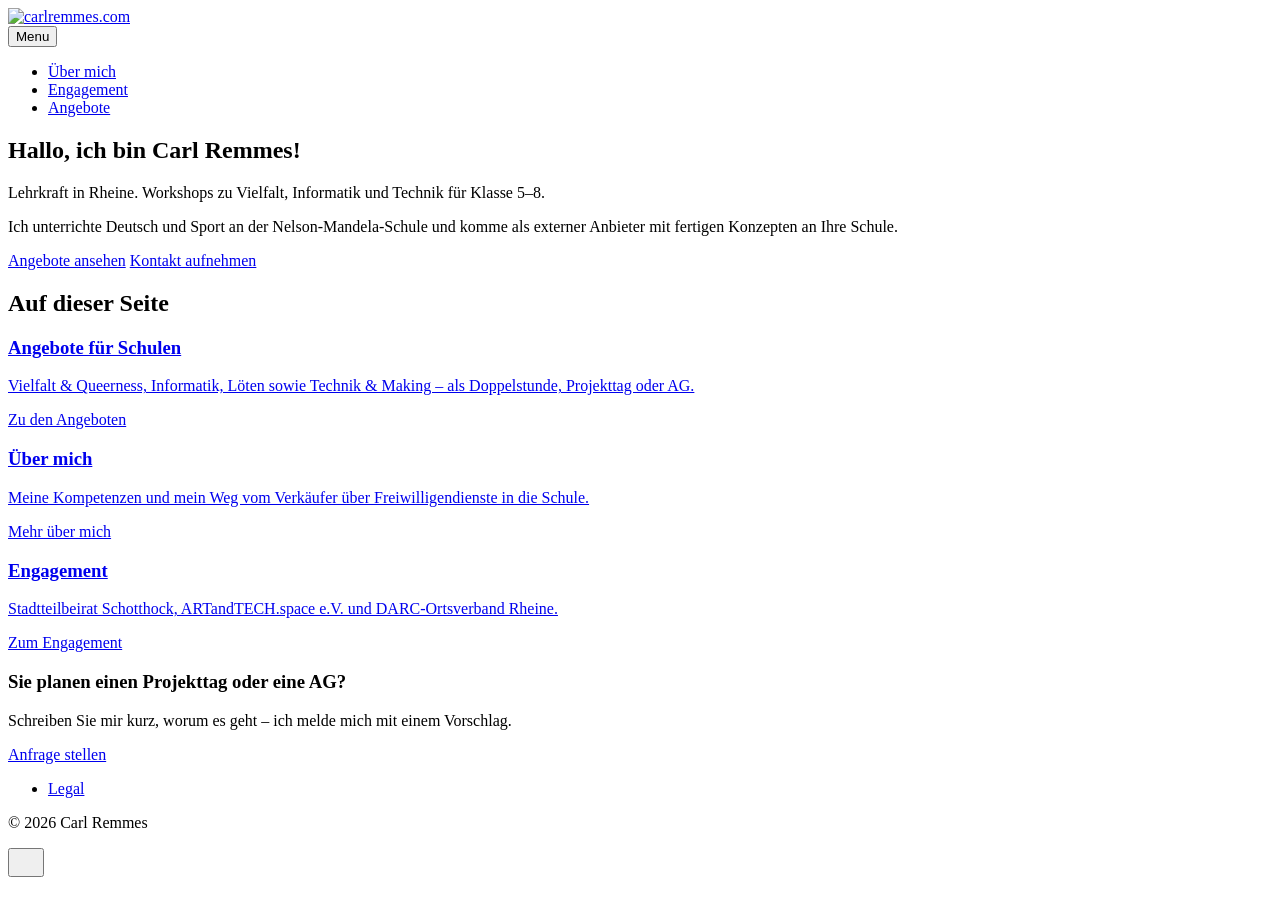
==== index.html @ f07e3fd8 "Updated from Publii" ====
<!DOCTYPE html><html lang="de"><head><meta charset="utf-8"><meta http-equiv="X-UA-Compatible" content="IE=edge"><meta name="viewport" content="width=device-width,initial-scale=1"><title>Hallo, ich bin Carl Remmes! - carlremmes.com</title><meta name="description" content="Lehrkraft in Rheine. Workshops zu Vielfalt, Informatik und Technik für Klasse 5–8. Ich unterrichte Deutsch und Sport an der Nelson-Mandela-Schule und komme als externer Anbieter mit fertigen Konzepten an Ihre Schule. Vielfalt &amp;amp; Queerness, Informatik, Löten sowie Technik &amp;amp; Making – als Doppelstunde, Projekttag oder&amp;hellip;"><meta name="generator" content="Publii Open-Source CMS for Static Site"><link rel="canonical" href="https://carlremmes.com/"><link rel="alternate" type="application/atom+xml" href="https://carlremmes.com/feed.xml" title="carlremmes.com - RSS"><link rel="alternate" type="application/json" href="https://carlremmes.com/feed.json" title="carlremmes.com - JSON"><meta property="og:title" content="Hallo, ich bin Carl Remmes!"><meta property="og:image" content="https://carlremmes.com/media/website/logo-cr-final.svg"><meta property="og:image:width" content="128"><meta property="og:image:height" content="128"><meta property="og:site_name" content="carlremmes.com"><meta property="og:description" content="Lehrkraft in Rheine. Workshops zu Vielfalt, Informatik und Technik für Klasse 5–8. Ich unterrichte Deutsch und Sport an der Nelson-Mandela-Schule und komme als externer Anbieter mit fertigen Konzepten an Ihre Schule. Vielfalt &amp;amp; Queerness, Informatik, Löten sowie Technik &amp;amp; Making – als Doppelstunde, Projekttag oder&amp;hellip;"><meta property="og:url" content="https://carlremmes.com/"><meta property="og:type" content="article"><link rel="shortcut icon" href="https://carlremmes.com/media/website/favicon.ico" type="image/x-icon"><link rel="stylesheet" href="https://carlremmes.com/assets/css/style.css?v&#x3D;d091d5dc5aa041c64027aab021717211"><script type="application/ld+json">{"@context":"http://schema.org","@type":"Article","mainEntityOfPage":{"@type":"WebPage","@id":"https://carlremmes.com/"},"headline":"Hallo, ich bin Carl Remmes!","datePublished":"2026-09-16T23:56+02:00","dateModified":"2026-09-17T00:05+02:00","image":{"@type":"ImageObject","url":"https://carlremmes.com/media/website/logo-cr-final.svg","height":128,"width":128},"description":"Lehrkraft in Rheine. Workshops zu Vielfalt, Informatik und Technik für Klasse 5–8. Ich unterrichte Deutsch und Sport an der Nelson-Mandela-Schule und komme als externer Anbieter mit fertigen Konzepten an Ihre Schule. Vielfalt &amp; Queerness, Informatik, Löten sowie Technik &amp; Making – als Doppelstunde, Projekttag oder&hellip;","author":{"@type":"Person","name":"Carl Remmes","url":"https://carlremmes.com/authors/carl-remmes/"},"publisher":{"@type":"Organization","name":"Carl Remmes","logo":{"@type":"ImageObject","url":"https://carlremmes.com/media/website/logo-cr-final.svg","height":128,"width":128}}}</script><noscript><style>img[loading] {
                    opacity: 1;
                }</style></noscript></head><body class="page-template"><header class="top js-header"><a class="logo" href="https://carlremmes.com/"><img src="https://carlremmes.com/media/website/logo-cr-final.svg" alt="carlremmes.com" width="128" height="128"></a><nav class="navbar js-navbar"><button class="navbar__toggle js-toggle" aria-label="Menu" aria-haspopup="true" aria-expanded="false"><span class="navbar__toggle-box"><span class="navbar__toggle-inner">Menu</span></span></button><ul class="navbar__menu"><li><a href="https://carlremmes.com/ueber-mich.html" target="_self">Über mich</a></li><li><a href="https://carlremmes.com/engagment.html" target="_self">Engagement</a></li><li><a href="https://carlremmes.com/angebote.html" target="_self">Angebote</a></li></ul></nav></header><main class="page"><article class="content"><div class="hero hero--noimage"><header class="hero__content hero__content--centered"><div class="wrapper"><h1>Hallo, ich bin Carl Remmes!</h1></div></header></div><div class="entry-wrapper content__entry"><div class="cr"><section class="cr-hero-block"><p class="cr-hero">Lehrkraft in Rheine. Workshops zu Vielfalt, Informatik und Technik für Klasse 5–8.</p><p class="cr-lead">Ich unterrichte Deutsch und Sport an der Nelson-Mandela-Schule und komme als externer Anbieter mit fertigen Konzepten an Ihre Schule.</p><div class="cr-actions"><a class="cr-button" href="/angebote/">Angebote ansehen</a> <a class="cr-button cr-button--ghost" href="/kontakt/">Kontakt aufnehmen</a></div></section><section class="cr-block"><div class="cr-head"><h2>Auf dieser Seite</h2></div><div class="cr-grid cr-grid--3"><a class="cr-card cr-card--link" href="/angebote/"><h3>Angebote für Schulen</h3><p>Vielfalt &amp; Queerness, Informatik, Löten sowie Technik &amp; Making – als Doppelstunde, Projekttag oder AG.</p><span class="cr-more">Zu den Angeboten</span> </a><a class="cr-card cr-card--link" href="/ueber-mich/"><h3>Über mich</h3><p>Meine Kompetenzen und mein Weg vom Verkäufer über Freiwilligendienste in die Schule.</p><span class="cr-more">Mehr über mich</span> </a><a class="cr-card cr-card--link" href="/engagement/"><h3>Engagement</h3><p>Stadtteilbeirat Schotthock, ARTandTECH.space e.V. und DARC-Ortsverband Rheine.</p><span class="cr-more">Zum Engagement</span></a></div></section><div class="cr-cta"><div><h3>Sie planen einen Projekttag oder eine AG?</h3><p>Schreiben Sie mir kurz, worum es geht – ich melde mich mit einem Vorschlag.</p></div><a class="cr-button" href="/kontakt/">Anfrage stellen</a></div></div></div></article></main><footer class="footer"><div class="wrapper"><nav class="footer__nav"><ul><li><a href="https://carlremmes.com/legal.html" class="al" target="_self">Legal</a></li></ul></nav><div class="footer__copyright"><p class="align-center">© 2026 Carl Remmes</p></div><button id="backToTop" class="footer__bttop" aria-label="Back to top" title="Back to top"><svg width="20" height="20"><use xlink:href="https://carlremmes.com/assets/svg/svg-map.svg#toparrow"/></svg></button></div></footer><script defer="defer" src="https://carlremmes.com/assets/js/scripts.min.js?v&#x3D;dafec4f87fead6718cb125f0b0fc8441"></script><script>window.publiiThemeMenuConfig={mobileMenuMode:'sidebar',animationSpeed:300,submenuWidth: 240,doubleClickTime:500,mobileMenuExpandableSubmenus:true,relatedContainerForOverlayMenuSelector:'.top'};</script><script>var images = document.querySelectorAll('img[loading]');
        for (var i = 0; i < images.length; i++) {
            if (images[i].complete) {
                images[i].classList.add('is-loaded');
            } else {
                images[i].addEventListener('load', function () {
                    this.classList.add('is-loaded');
                }, false);
            }
        }</script></body></html>
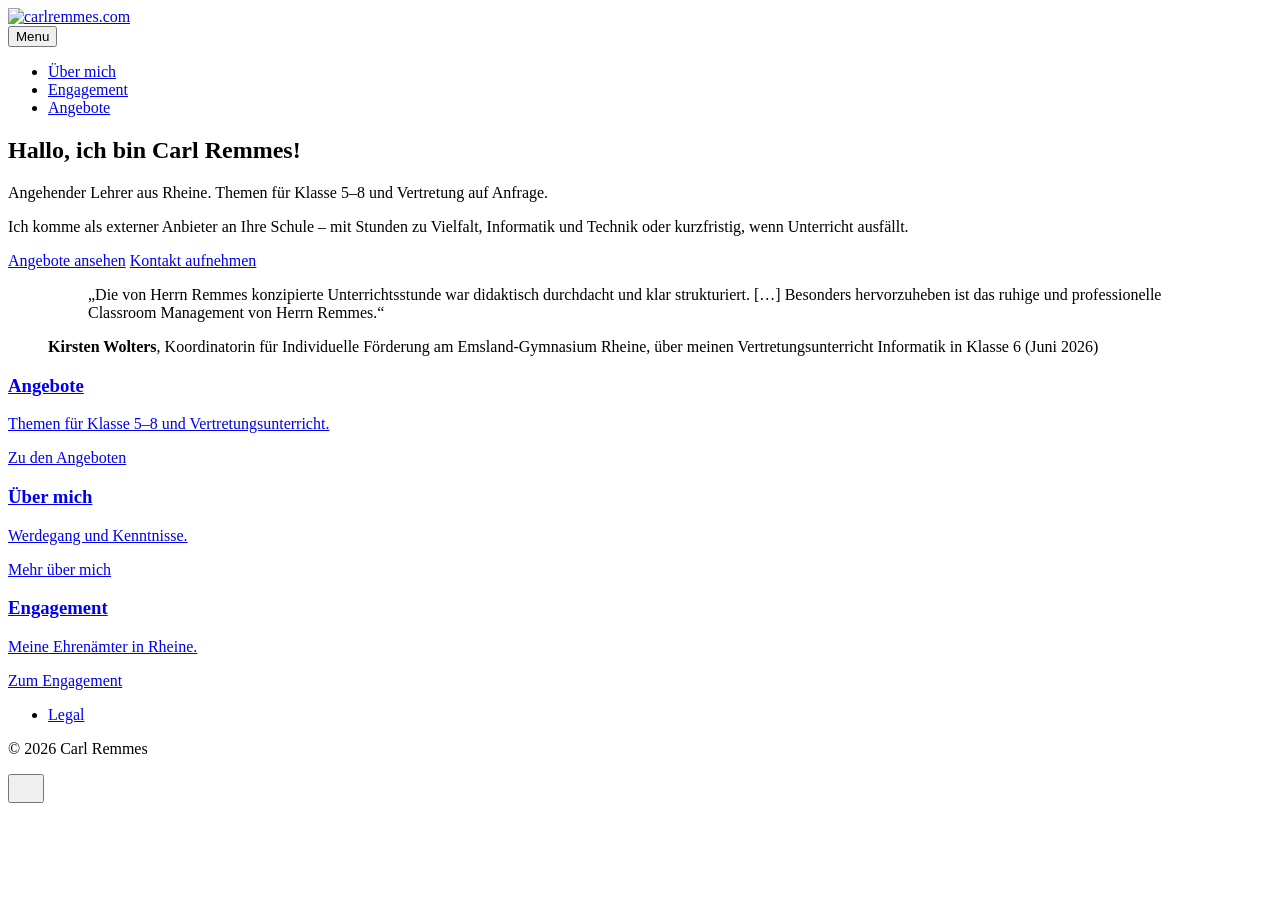
==== commit 56285bcd: "Updated from Publii" ====
--- a/index.html
+++ b/index.html
@@ -1,6 +1,6 @@
-<!DOCTYPE html><html lang="de"><head><meta charset="utf-8"><meta http-equiv="X-UA-Compatible" content="IE=edge"><meta name="viewport" content="width=device-width,initial-scale=1"><title>Hallo, ich bin Carl Remmes! - carlremmes.com</title><meta name="description" content="Lehrkraft in Rheine. Workshops zu Vielfalt, Informatik und Technik für Klasse 5–8. Ich unterrichte Deutsch und Sport an der Nelson-Mandela-Schule und komme als externer Anbieter mit fertigen Konzepten an Ihre Schule. Vielfalt &amp;amp; Queerness, Informatik, Löten sowie Technik &amp;amp; Making – als Doppelstunde, Projekttag oder&amp;hellip;"><meta name="generator" content="Publii Open-Source CMS for Static Site"><link rel="canonical" href="https://carlremmes.com/"><link rel="alternate" type="application/atom+xml" href="https://carlremmes.com/feed.xml" title="carlremmes.com - RSS"><link rel="alternate" type="application/json" href="https://carlremmes.com/feed.json" title="carlremmes.com - JSON"><meta property="og:title" content="Hallo, ich bin Carl Remmes!"><meta property="og:image" content="https://carlremmes.com/media/website/logo-cr-final.svg"><meta property="og:image:width" content="128"><meta property="og:image:height" content="128"><meta property="og:site_name" content="carlremmes.com"><meta property="og:description" content="Lehrkraft in Rheine. Workshops zu Vielfalt, Informatik und Technik für Klasse 5–8. Ich unterrichte Deutsch und Sport an der Nelson-Mandela-Schule und komme als externer Anbieter mit fertigen Konzepten an Ihre Schule. Vielfalt &amp;amp; Queerness, Informatik, Löten sowie Technik &amp;amp; Making – als Doppelstunde, Projekttag oder&amp;hellip;"><meta property="og:url" content="https://carlremmes.com/"><meta property="og:type" content="article"><link rel="shortcut icon" href="https://carlremmes.com/media/website/favicon.ico" type="image/x-icon"><link rel="stylesheet" href="https://carlremmes.com/assets/css/style.css?v&#x3D;d091d5dc5aa041c64027aab021717211"><script type="application/ld+json">{"@context":"http://schema.org","@type":"Article","mainEntityOfPage":{"@type":"WebPage","@id":"https://carlremmes.com/"},"headline":"Hallo, ich bin Carl Remmes!","datePublished":"2026-09-16T23:56+02:00","dateModified":"2026-09-17T00:05+02:00","image":{"@type":"ImageObject","url":"https://carlremmes.com/media/website/logo-cr-final.svg","height":128,"width":128},"description":"Lehrkraft in Rheine. Workshops zu Vielfalt, Informatik und Technik für Klasse 5–8. Ich unterrichte Deutsch und Sport an der Nelson-Mandela-Schule und komme als externer Anbieter mit fertigen Konzepten an Ihre Schule. Vielfalt &amp; Queerness, Informatik, Löten sowie Technik &amp; Making – als Doppelstunde, Projekttag oder&hellip;","author":{"@type":"Person","name":"Carl Remmes","url":"https://carlremmes.com/authors/carl-remmes/"},"publisher":{"@type":"Organization","name":"Carl Remmes","logo":{"@type":"ImageObject","url":"https://carlremmes.com/media/website/logo-cr-final.svg","height":128,"width":128}}}</script><noscript><style>img[loading] {
+<!DOCTYPE html><html lang="de"><head><meta charset="utf-8"><meta http-equiv="X-UA-Compatible" content="IE=edge"><meta name="viewport" content="width=device-width,initial-scale=1"><title>Hallo, ich bin Carl Remmes! - carlremmes.com</title><meta name="description" content="Angehender Lehrer aus Rheine. Themen für Klasse 5–8 und Vertretung auf Anfrage. Ich komme als externer Anbieter an Ihre Schule – mit Stunden zu Vielfalt, Informatik und Technik oder kurzfristig, wenn Unterricht ausfällt. „Die von Herrn Remmes konzipierte Unterrichtsstunde war didaktisch durchdacht und klar strukturiert."><meta name="generator" content="Publii Open-Source CMS for Static Site"><link rel="canonical" href="https://carlremmes.com/"><link rel="alternate" type="application/atom+xml" href="https://carlremmes.com/feed.xml" title="carlremmes.com - RSS"><link rel="alternate" type="application/json" href="https://carlremmes.com/feed.json" title="carlremmes.com - JSON"><meta property="og:title" content="Hallo, ich bin Carl Remmes!"><meta property="og:image" content="https://carlremmes.com/media/website/logo-cr-final.svg"><meta property="og:image:width" content="128"><meta property="og:image:height" content="128"><meta property="og:site_name" content="carlremmes.com"><meta property="og:description" content="Angehender Lehrer aus Rheine. Themen für Klasse 5–8 und Vertretung auf Anfrage. Ich komme als externer Anbieter an Ihre Schule – mit Stunden zu Vielfalt, Informatik und Technik oder kurzfristig, wenn Unterricht ausfällt. „Die von Herrn Remmes konzipierte Unterrichtsstunde war didaktisch durchdacht und klar strukturiert."><meta property="og:url" content="https://carlremmes.com/"><meta property="og:type" content="article"><link rel="shortcut icon" href="https://carlremmes.com/media/website/favicon.ico" type="image/x-icon"><link rel="stylesheet" href="https://carlremmes.com/assets/css/style.css?v&#x3D;c2b71a0de34caaac5cf2c05077eb43c7"><script type="application/ld+json">{"@context":"http://schema.org","@type":"Article","mainEntityOfPage":{"@type":"WebPage","@id":"https://carlremmes.com/"},"headline":"Hallo, ich bin Carl Remmes!","datePublished":"2026-09-16T23:56+02:00","dateModified":"2026-09-17T00:24+02:00","image":{"@type":"ImageObject","url":"https://carlremmes.com/media/website/logo-cr-final.svg","height":128,"width":128},"description":"Angehender Lehrer aus Rheine. Themen für Klasse 5–8 und Vertretung auf Anfrage. Ich komme als externer Anbieter an Ihre Schule – mit Stunden zu Vielfalt, Informatik und Technik oder kurzfristig, wenn Unterricht ausfällt. „Die von Herrn Remmes konzipierte Unterrichtsstunde war didaktisch durchdacht und klar strukturiert.","author":{"@type":"Person","name":"Carl Remmes","url":"https://carlremmes.com/authors/carl-remmes/"},"publisher":{"@type":"Organization","name":"Carl Remmes","logo":{"@type":"ImageObject","url":"https://carlremmes.com/media/website/logo-cr-final.svg","height":128,"width":128}}}</script><noscript><style>img[loading] {
                     opacity: 1;
-                }</style></noscript></head><body class="page-template"><header class="top js-header"><a class="logo" href="https://carlremmes.com/"><img src="https://carlremmes.com/media/website/logo-cr-final.svg" alt="carlremmes.com" width="128" height="128"></a><nav class="navbar js-navbar"><button class="navbar__toggle js-toggle" aria-label="Menu" aria-haspopup="true" aria-expanded="false"><span class="navbar__toggle-box"><span class="navbar__toggle-inner">Menu</span></span></button><ul class="navbar__menu"><li><a href="https://carlremmes.com/ueber-mich.html" target="_self">Über mich</a></li><li><a href="https://carlremmes.com/engagment.html" target="_self">Engagement</a></li><li><a href="https://carlremmes.com/angebote.html" target="_self">Angebote</a></li></ul></nav></header><main class="page"><article class="content"><div class="hero hero--noimage"><header class="hero__content hero__content--centered"><div class="wrapper"><h1>Hallo, ich bin Carl Remmes!</h1></div></header></div><div class="entry-wrapper content__entry"><div class="cr"><section class="cr-hero-block"><p class="cr-hero">Lehrkraft in Rheine. Workshops zu Vielfalt, Informatik und Technik für Klasse 5–8.</p><p class="cr-lead">Ich unterrichte Deutsch und Sport an der Nelson-Mandela-Schule und komme als externer Anbieter mit fertigen Konzepten an Ihre Schule.</p><div class="cr-actions"><a class="cr-button" href="/angebote/">Angebote ansehen</a> <a class="cr-button cr-button--ghost" href="/kontakt/">Kontakt aufnehmen</a></div></section><section class="cr-block"><div class="cr-head"><h2>Auf dieser Seite</h2></div><div class="cr-grid cr-grid--3"><a class="cr-card cr-card--link" href="/angebote/"><h3>Angebote für Schulen</h3><p>Vielfalt &amp; Queerness, Informatik, Löten sowie Technik &amp; Making – als Doppelstunde, Projekttag oder AG.</p><span class="cr-more">Zu den Angeboten</span> </a><a class="cr-card cr-card--link" href="/ueber-mich/"><h3>Über mich</h3><p>Meine Kompetenzen und mein Weg vom Verkäufer über Freiwilligendienste in die Schule.</p><span class="cr-more">Mehr über mich</span> </a><a class="cr-card cr-card--link" href="/engagement/"><h3>Engagement</h3><p>Stadtteilbeirat Schotthock, ARTandTECH.space e.V. und DARC-Ortsverband Rheine.</p><span class="cr-more">Zum Engagement</span></a></div></section><div class="cr-cta"><div><h3>Sie planen einen Projekttag oder eine AG?</h3><p>Schreiben Sie mir kurz, worum es geht – ich melde mich mit einem Vorschlag.</p></div><a class="cr-button" href="/kontakt/">Anfrage stellen</a></div></div></div></article></main><footer class="footer"><div class="wrapper"><nav class="footer__nav"><ul><li><a href="https://carlremmes.com/legal.html" class="al" target="_self">Legal</a></li></ul></nav><div class="footer__copyright"><p class="align-center">© 2026 Carl Remmes</p></div><button id="backToTop" class="footer__bttop" aria-label="Back to top" title="Back to top"><svg width="20" height="20"><use xlink:href="https://carlremmes.com/assets/svg/svg-map.svg#toparrow"/></svg></button></div></footer><script defer="defer" src="https://carlremmes.com/assets/js/scripts.min.js?v&#x3D;dafec4f87fead6718cb125f0b0fc8441"></script><script>window.publiiThemeMenuConfig={mobileMenuMode:'sidebar',animationSpeed:300,submenuWidth: 240,doubleClickTime:500,mobileMenuExpandableSubmenus:true,relatedContainerForOverlayMenuSelector:'.top'};</script><script>var images = document.querySelectorAll('img[loading]');
+                }</style></noscript></head><body class="page-template"><header class="top js-header"><a class="logo" href="https://carlremmes.com/"><img src="https://carlremmes.com/media/website/logo-cr-final.svg" alt="carlremmes.com" width="128" height="128"></a><nav class="navbar js-navbar"><button class="navbar__toggle js-toggle" aria-label="Menu" aria-haspopup="true" aria-expanded="false"><span class="navbar__toggle-box"><span class="navbar__toggle-inner">Menu</span></span></button><ul class="navbar__menu"><li><a href="https://carlremmes.com/ueber-mich.html" target="_self">Über mich</a></li><li><a href="https://carlremmes.com/engagment.html" target="_self">Engagement</a></li><li><a href="https://carlremmes.com/angebote.html" target="_self">Angebote</a></li></ul></nav></header><main class="page"><article class="content"><div class="hero hero--noimage"><header class="hero__content hero__content--centered"><div class="wrapper"><h1>Hallo, ich bin Carl Remmes!</h1></div></header></div><div class="entry-wrapper content__entry"><div class="cr"><section class="cr-hero-block"><p class="cr-hero">Angehender Lehrer aus Rheine. Themen für Klasse 5–8 und Vertretung auf Anfrage.</p><p class="cr-lead">Ich komme als externer Anbieter an Ihre Schule – mit Stunden zu Vielfalt, Informatik und Technik oder kurzfristig, wenn Unterricht ausfällt.</p><div class="cr-actions"><a class="cr-button" href="/angebote/">Angebote ansehen</a> <a class="cr-button cr-button--ghost" href="/kontakt/">Kontakt aufnehmen</a></div></section><figure class="cr-quote"><blockquote><p>„Die von Herrn Remmes konzipierte Unterrichtsstunde war didaktisch durchdacht und klar strukturiert. […] Besonders hervorzuheben ist das ruhige und professionelle Classroom Management von Herrn Remmes.“</p></blockquote><figcaption><strong>Kirsten Wolters</strong>, Koordinatorin für Individuelle Förderung am Emsland-Gymnasium Rheine, über meinen Vertretungsunterricht Informatik in Klasse 6 (Juni 2026)</figcaption></figure><div class="cr-grid cr-grid--3"><a class="cr-card cr-card--link" href="/angebote/"><h3>Angebote</h3><p>Themen für Klasse 5–8 und Vertretungsunterricht.</p><span class="cr-more">Zu den Angeboten</span> </a><a class="cr-card cr-card--link" href="/ueber-mich/"><h3>Über mich</h3><p>Werdegang und Kenntnisse.</p><span class="cr-more">Mehr über mich</span> </a><a class="cr-card cr-card--link" href="/engagement/"><h3>Engagement</h3><p>Meine Ehrenämter in Rheine.</p><span class="cr-more">Zum Engagement</span></a></div></div></div></article></main><footer class="footer"><div class="wrapper"><nav class="footer__nav"><ul><li><a href="https://carlremmes.com/legal.html" class="al" target="_self">Legal</a></li></ul></nav><div class="footer__copyright"><p class="align-center">© 2026 Carl Remmes</p></div><button id="backToTop" class="footer__bttop" aria-label="Back to top" title="Back to top"><svg width="20" height="20"><use xlink:href="https://carlremmes.com/assets/svg/svg-map.svg#toparrow"/></svg></button></div></footer><script defer="defer" src="https://carlremmes.com/assets/js/scripts.min.js?v&#x3D;dafec4f87fead6718cb125f0b0fc8441"></script><script>window.publiiThemeMenuConfig={mobileMenuMode:'sidebar',animationSpeed:300,submenuWidth: 240,doubleClickTime:500,mobileMenuExpandableSubmenus:true,relatedContainerForOverlayMenuSelector:'.top'};</script><script>var images = document.querySelectorAll('img[loading]');
         for (var i = 0; i < images.length; i++) {
             if (images[i].complete) {
                 images[i].classList.add('is-loaded');
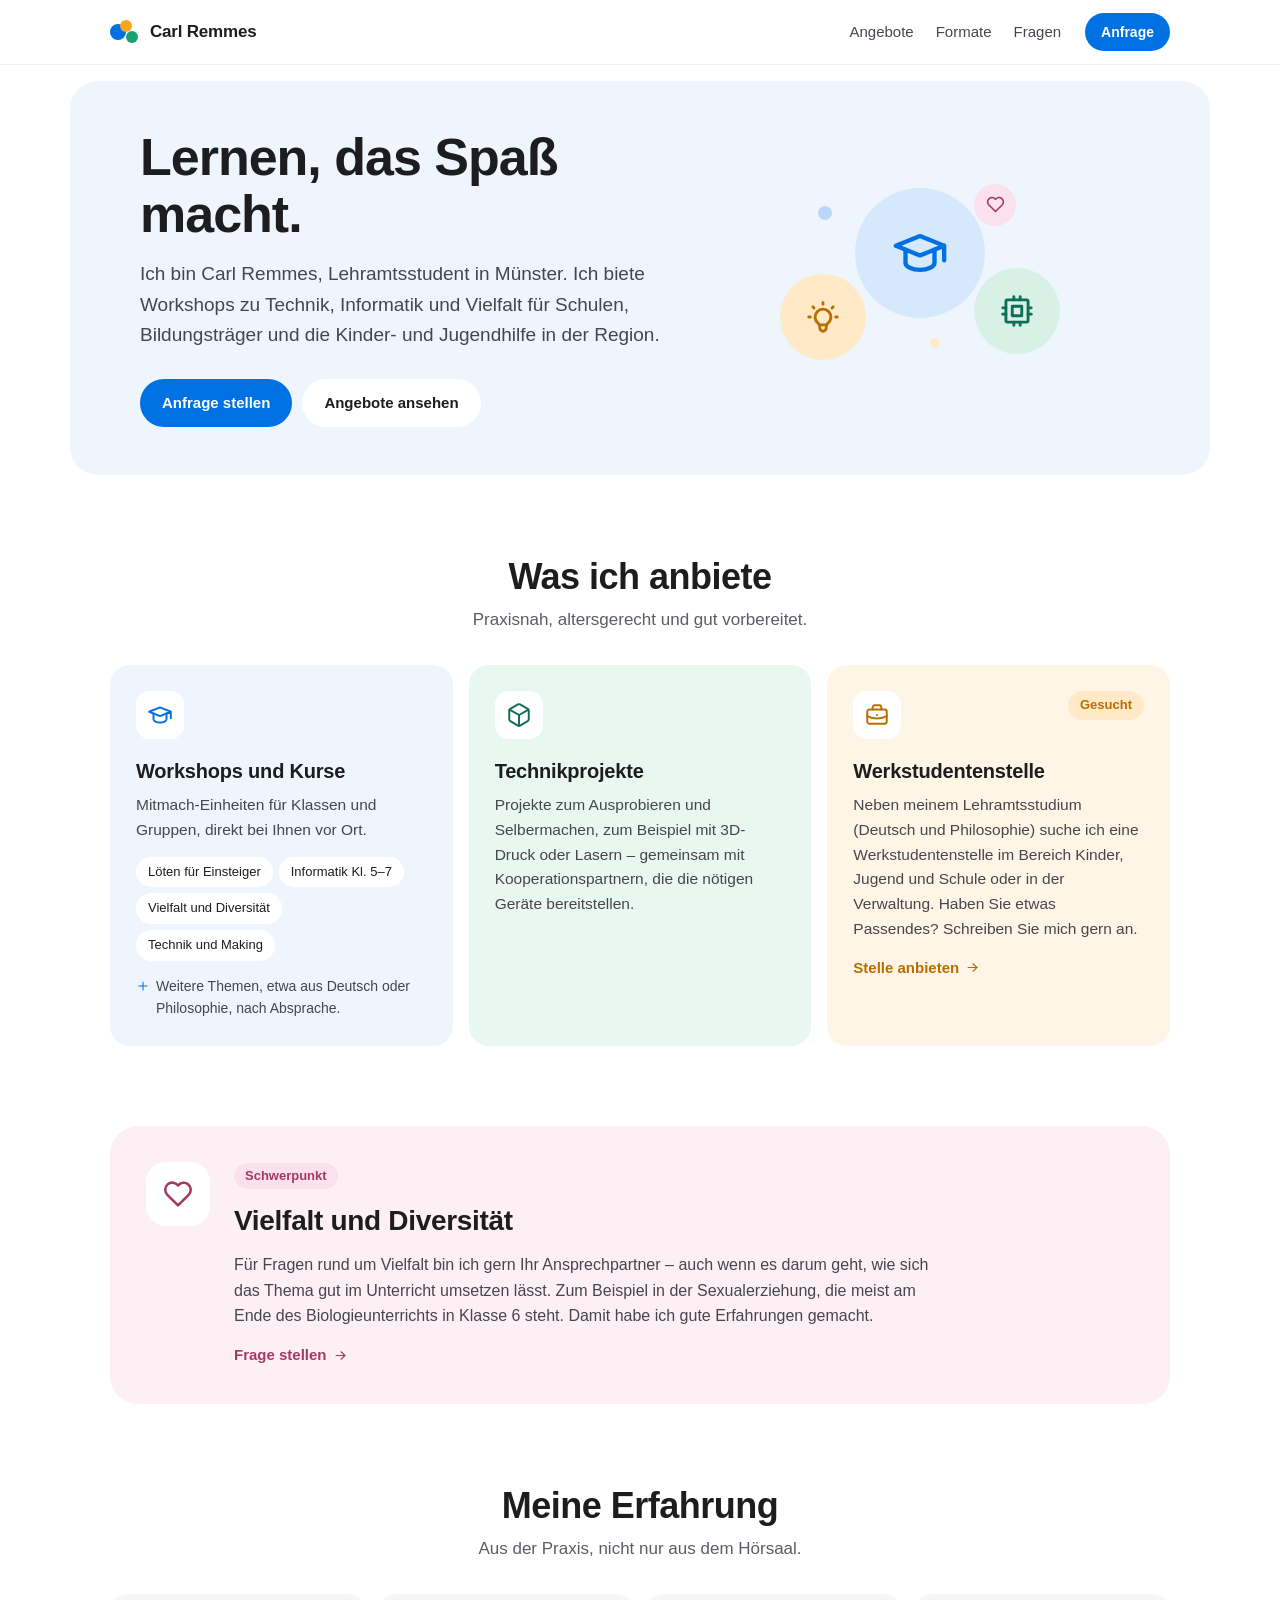
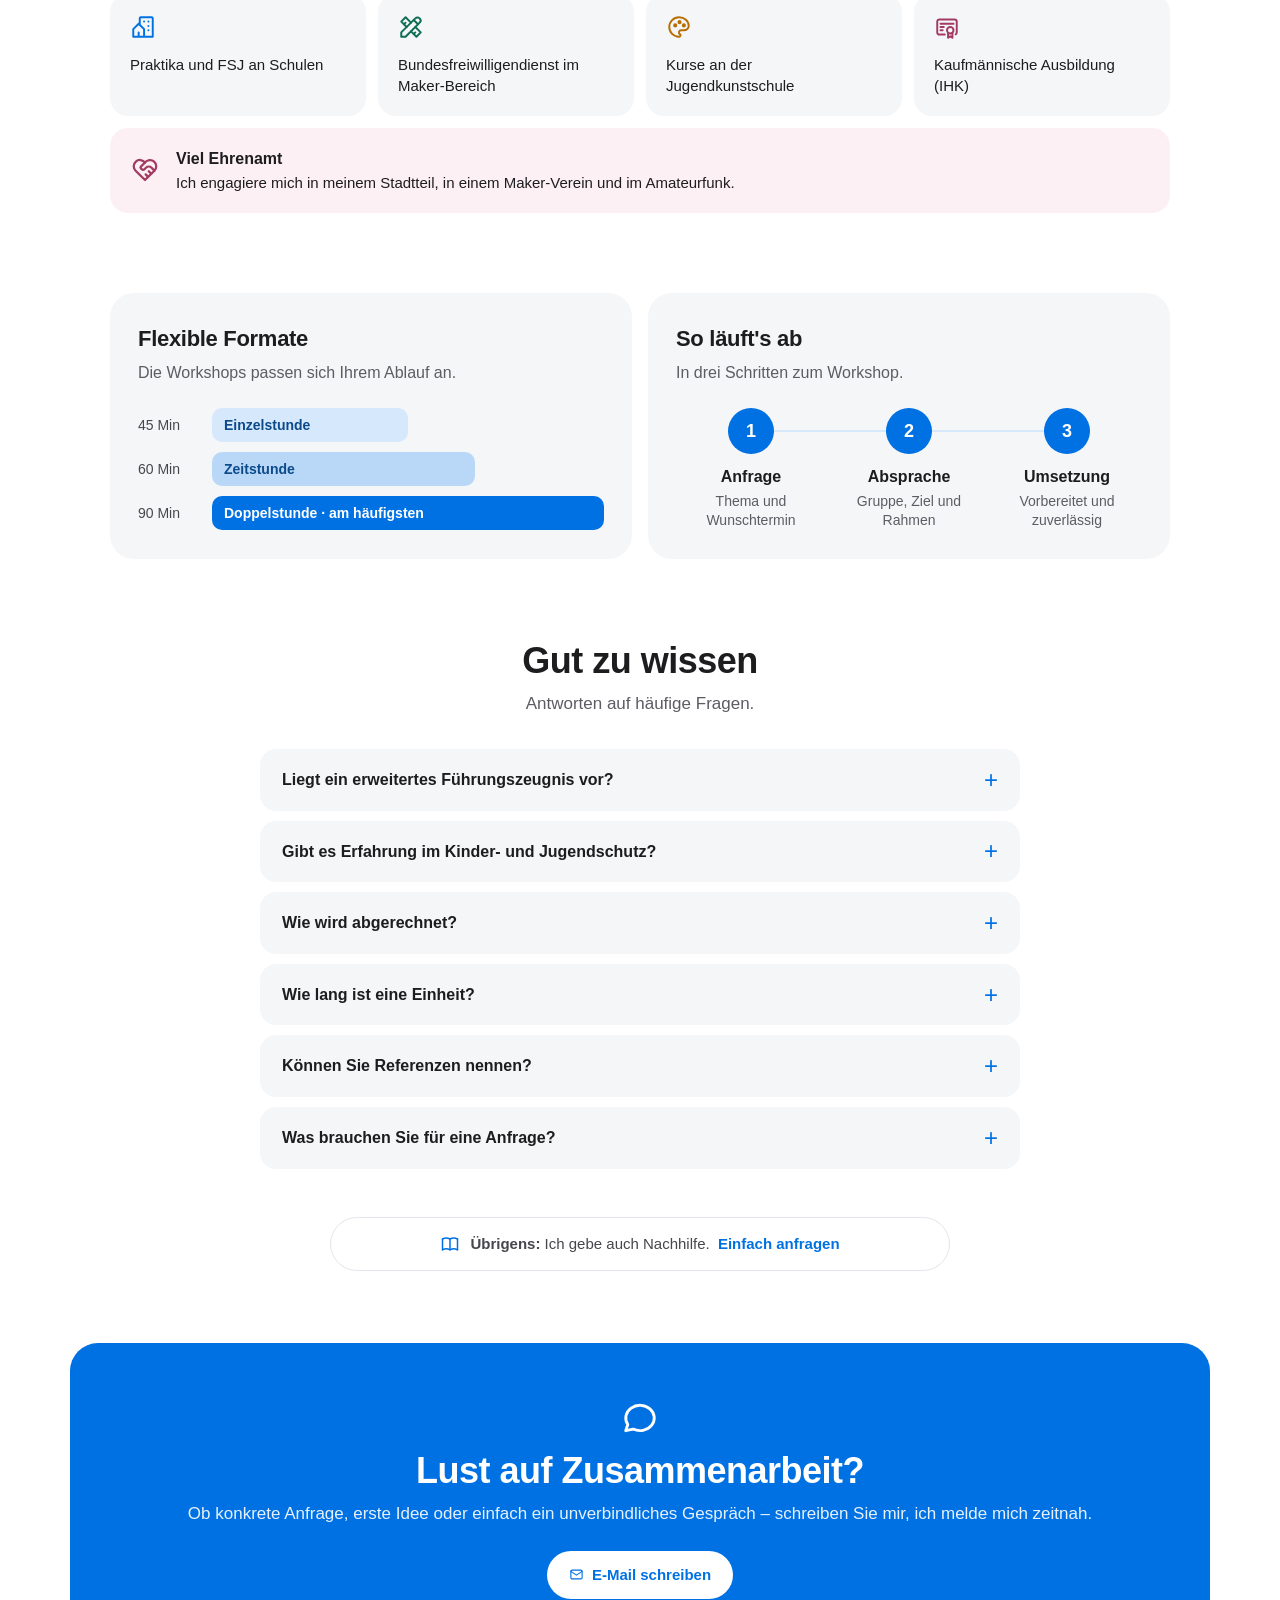
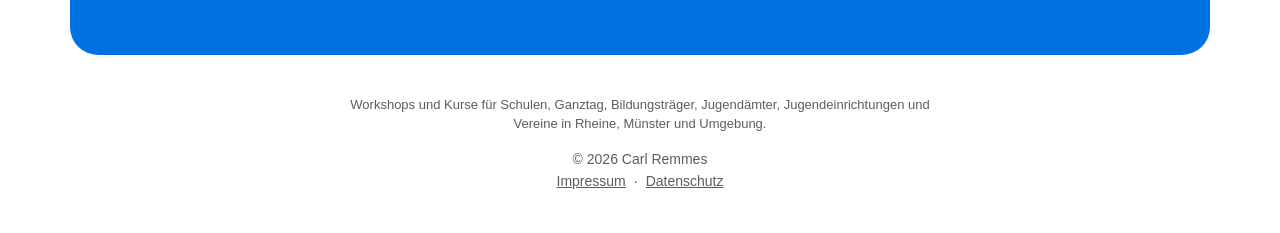
==== commit 421c2655: "Neue Landingpage statt Publii-Export Ersetzt den Publii-Export durch eine statische Angebotsseite mi" ====
--- a/index.html
+++ b/index.html
@@ -1,12 +1,172 @@
-<!DOCTYPE html><html lang="de"><head><meta charset="utf-8"><meta http-equiv="X-UA-Compatible" content="IE=edge"><meta name="viewport" content="width=device-width,initial-scale=1"><title>Hallo, ich bin Carl Remmes! - carlremmes.com</title><meta name="description" content="Angehender Lehrer aus Rheine. Themen für Klasse 5–8 und Vertretung auf Anfrage. Ich komme als externer Anbieter an Ihre Schule – mit Stunden zu Vielfalt, Informatik und Technik oder kurzfristig, wenn Unterricht ausfällt. „Die von Herrn Remmes konzipierte Unterrichtsstunde war didaktisch durchdacht und klar strukturiert."><meta name="generator" content="Publii Open-Source CMS for Static Site"><link rel="canonical" href="https://carlremmes.com/"><link rel="alternate" type="application/atom+xml" href="https://carlremmes.com/feed.xml" title="carlremmes.com - RSS"><link rel="alternate" type="application/json" href="https://carlremmes.com/feed.json" title="carlremmes.com - JSON"><meta property="og:title" content="Hallo, ich bin Carl Remmes!"><meta property="og:image" content="https://carlremmes.com/media/website/logo-cr-final.svg"><meta property="og:image:width" content="128"><meta property="og:image:height" content="128"><meta property="og:site_name" content="carlremmes.com"><meta property="og:description" content="Angehender Lehrer aus Rheine. Themen für Klasse 5–8 und Vertretung auf Anfrage. Ich komme als externer Anbieter an Ihre Schule – mit Stunden zu Vielfalt, Informatik und Technik oder kurzfristig, wenn Unterricht ausfällt. „Die von Herrn Remmes konzipierte Unterrichtsstunde war didaktisch durchdacht und klar strukturiert."><meta property="og:url" content="https://carlremmes.com/"><meta property="og:type" content="article"><link rel="shortcut icon" href="https://carlremmes.com/media/website/favicon.ico" type="image/x-icon"><link rel="stylesheet" href="https://carlremmes.com/assets/css/style.css?v&#x3D;c2b71a0de34caaac5cf2c05077eb43c7"><script type="application/ld+json">{"@context":"http://schema.org","@type":"Article","mainEntityOfPage":{"@type":"WebPage","@id":"https://carlremmes.com/"},"headline":"Hallo, ich bin Carl Remmes!","datePublished":"2026-09-16T23:56+02:00","dateModified":"2026-09-17T00:24+02:00","image":{"@type":"ImageObject","url":"https://carlremmes.com/media/website/logo-cr-final.svg","height":128,"width":128},"description":"Angehender Lehrer aus Rheine. Themen für Klasse 5–8 und Vertretung auf Anfrage. Ich komme als externer Anbieter an Ihre Schule – mit Stunden zu Vielfalt, Informatik und Technik oder kurzfristig, wenn Unterricht ausfällt. „Die von Herrn Remmes konzipierte Unterrichtsstunde war didaktisch durchdacht und klar strukturiert.","author":{"@type":"Person","name":"Carl Remmes","url":"https://carlremmes.com/authors/carl-remmes/"},"publisher":{"@type":"Organization","name":"Carl Remmes","logo":{"@type":"ImageObject","url":"https://carlremmes.com/media/website/logo-cr-final.svg","height":128,"width":128}}}</script><noscript><style>img[loading] {
-                    opacity: 1;
-                }</style></noscript></head><body class="page-template"><header class="top js-header"><a class="logo" href="https://carlremmes.com/"><img src="https://carlremmes.com/media/website/logo-cr-final.svg" alt="carlremmes.com" width="128" height="128"></a><nav class="navbar js-navbar"><button class="navbar__toggle js-toggle" aria-label="Menu" aria-haspopup="true" aria-expanded="false"><span class="navbar__toggle-box"><span class="navbar__toggle-inner">Menu</span></span></button><ul class="navbar__menu"><li><a href="https://carlremmes.com/ueber-mich.html" target="_self">Über mich</a></li><li><a href="https://carlremmes.com/engagment.html" target="_self">Engagement</a></li><li><a href="https://carlremmes.com/angebote.html" target="_self">Angebote</a></li></ul></nav></header><main class="page"><article class="content"><div class="hero hero--noimage"><header class="hero__content hero__content--centered"><div class="wrapper"><h1>Hallo, ich bin Carl Remmes!</h1></div></header></div><div class="entry-wrapper content__entry"><div class="cr"><section class="cr-hero-block"><p class="cr-hero">Angehender Lehrer aus Rheine. Themen für Klasse 5–8 und Vertretung auf Anfrage.</p><p class="cr-lead">Ich komme als externer Anbieter an Ihre Schule – mit Stunden zu Vielfalt, Informatik und Technik oder kurzfristig, wenn Unterricht ausfällt.</p><div class="cr-actions"><a class="cr-button" href="/angebote/">Angebote ansehen</a> <a class="cr-button cr-button--ghost" href="/kontakt/">Kontakt aufnehmen</a></div></section><figure class="cr-quote"><blockquote><p>„Die von Herrn Remmes konzipierte Unterrichtsstunde war didaktisch durchdacht und klar strukturiert. […] Besonders hervorzuheben ist das ruhige und professionelle Classroom Management von Herrn Remmes.“</p></blockquote><figcaption><strong>Kirsten Wolters</strong>, Koordinatorin für Individuelle Förderung am Emsland-Gymnasium Rheine, über meinen Vertretungsunterricht Informatik in Klasse 6 (Juni 2026)</figcaption></figure><div class="cr-grid cr-grid--3"><a class="cr-card cr-card--link" href="/angebote/"><h3>Angebote</h3><p>Themen für Klasse 5–8 und Vertretungsunterricht.</p><span class="cr-more">Zu den Angeboten</span> </a><a class="cr-card cr-card--link" href="/ueber-mich/"><h3>Über mich</h3><p>Werdegang und Kenntnisse.</p><span class="cr-more">Mehr über mich</span> </a><a class="cr-card cr-card--link" href="/engagement/"><h3>Engagement</h3><p>Meine Ehrenämter in Rheine.</p><span class="cr-more">Zum Engagement</span></a></div></div></div></article></main><footer class="footer"><div class="wrapper"><nav class="footer__nav"><ul><li><a href="https://carlremmes.com/legal.html" class="al" target="_self">Legal</a></li></ul></nav><div class="footer__copyright"><p class="align-center">© 2026 Carl Remmes</p></div><button id="backToTop" class="footer__bttop" aria-label="Back to top" title="Back to top"><svg width="20" height="20"><use xlink:href="https://carlremmes.com/assets/svg/svg-map.svg#toparrow"/></svg></button></div></footer><script defer="defer" src="https://carlremmes.com/assets/js/scripts.min.js?v&#x3D;dafec4f87fead6718cb125f0b0fc8441"></script><script>window.publiiThemeMenuConfig={mobileMenuMode:'sidebar',animationSpeed:300,submenuWidth: 240,doubleClickTime:500,mobileMenuExpandableSubmenus:true,relatedContainerForOverlayMenuSelector:'.top'};</script><script>var images = document.querySelectorAll('img[loading]');
-        for (var i = 0; i < images.length; i++) {
-            if (images[i].complete) {
-                images[i].classList.add('is-loaded');
-            } else {
-                images[i].addEventListener('load', function () {
-                    this.classList.add('is-loaded');
-                }, false);
-            }
-        }</script></body></html>+<!DOCTYPE html>
+<html lang="de">
+<head>
+<meta charset="utf-8">
+<meta name="viewport" content="width=device-width, initial-scale=1">
+<title>Carl Remmes – Workshops zu Technik, Informatik und Vielfalt</title>
+<meta name="description" content="Workshops und Kurse zu Löten, Informatik, Technik und Vielfalt für Schulen, Ganztag, Bildungsträger, Jugendämter und Jugendeinrichtungen in Rheine, Münster und Umgebung.">
+<link rel="canonical" href="https://carlremmes.com/">
+<meta property="og:type" content="website">
+<meta property="og:locale" content="de_DE">
+<meta property="og:url" content="https://carlremmes.com/">
+<meta property="og:title" content="Carl Remmes – Workshops zu Technik, Informatik und Vielfalt">
+<meta property="og:description" content="Mitmach-Workshops für Schulen, Bildungsträger und die Kinder- und Jugendhilfe in Rheine, Münster und Umgebung.">
+<meta property="og:image" content="https://carlremmes.com/og-bild.png">
+<meta property="og:image:width" content="1200">
+<meta property="og:image:height" content="630">
+<meta name="twitter:card" content="summary_large_image">
+<link rel="icon" href="favicon.svg" type="image/svg+xml">
+<link rel="apple-touch-icon" href="apple-touch-icon.png">
+<link rel="stylesheet" href="style.css">
+<script type="application/ld+json">
+{"@context":"https://schema.org","@type":"Person","name":"Carl Remmes","url":"https://carlremmes.com/","email":"mailto:carl.remmes.business@e.mail.de","description":"Lehramtsstudent und freier Workshop-Anbieter für Technik, Informatik und Vielfalt in Rheine, Münster und Umgebung.","knowsAbout":["Löten","Informatik","3D-Druck","Vielfalt und Diversität","Making","Nachhilfe"]}
+</script>
+</head>
+<body>
+
+<header>
+  <div class="wrap nav">
+    <a class="brand" href="#top" aria-label="Carl Remmes – zur Startseite">
+      <span class="dots" aria-hidden="true"><span></span><span></span><span></span></span>
+      Carl Remmes
+    </a>
+    <nav class="links" aria-label="Hauptnavigation">
+      <a href="#angebote">Angebote</a>
+      <a href="#formate">Formate</a>
+      <a href="#faq">Fragen</a>
+    </nav>
+    <a class="btn btn-primary btn-small" href="#kontakt">Anfrage</a>
+  </div>
+</header>
+
+<main id="top">
+
+  <div class="hero">
+    <div class="hero-inner">
+      <div>
+        <h1>Lernen, das Spaß macht.</h1>
+        <p>Ich bin Carl Remmes, Lehramtsstudent in Münster. Ich biete Workshops zu Technik, Informatik und Vielfalt für Schulen, Bildungsträger und die Kinder- und Jugendhilfe in der Region.</p>
+        <div class="actions">
+          <a class="btn btn-primary" href="#kontakt">Anfrage stellen</a>
+          <a class="btn btn-light" href="#angebote">Angebote ansehen</a>
+        </div>
+      </div>
+      <div class="art" aria-hidden="true">
+        <div class="a1"><svg class="i" aria-hidden="true"xmlns="http://www.w3.org/2000/svg"viewBox="0 0 24 24"fill="none"stroke="currentColor"stroke-width="2"stroke-linecap="round"stroke-linejoin="round"><path stroke="none" d="M0 0h24v24H0z" fill="none"/><path d="M22 9l-10 -4l-10 4l10 4l10 -4v6" /><path d="M6 10.6v5.4a6 3 0 0 0 12 0v-5.4" /></svg></div>
+        <div class="a2"><svg class="i" aria-hidden="true"xmlns="http://www.w3.org/2000/svg"viewBox="0 0 24 24"fill="none"stroke="currentColor"stroke-width="2"stroke-linecap="round"stroke-linejoin="round"><path stroke="none" d="M0 0h24v24H0z" fill="none"/><path d="M3 12h1m8 -9v1m8 8h1m-15.4 -6.4l.7 .7m12.1 -.7l-.7 .7" /><path d="M9 16a5 5 0 1 1 6 0a3.5 3.5 0 0 0 -1 3a2 2 0 0 1 -4 0a3.5 3.5 0 0 0 -1 -3" /><path d="M9.7 17l4.6 0" /></svg></div>
+        <div class="a3"><svg class="i" aria-hidden="true"xmlns="http://www.w3.org/2000/svg"viewBox="0 0 24 24"fill="none"stroke="currentColor"stroke-width="2"stroke-linecap="round"stroke-linejoin="round"><path stroke="none" d="M0 0h24v24H0z" fill="none"/><path d="M5 5m0 1a1 1 0 0 1 1 -1h12a1 1 0 0 1 1 1v12a1 1 0 0 1 -1 1h-12a1 1 0 0 1 -1 -1z" /><path d="M9 9h6v6h-6z" /><path d="M3 10h2" /><path d="M3 14h2" /><path d="M10 3v2" /><path d="M14 3v2" /><path d="M21 10h-2" /><path d="M21 14h-2" /><path d="M14 21v-2" /><path d="M10 21v-2" /></svg></div>
+        <div class="a4"><svg class="i" aria-hidden="true"xmlns="http://www.w3.org/2000/svg"viewBox="0 0 24 24"fill="none"stroke="currentColor"stroke-width="2"stroke-linecap="round"stroke-linejoin="round"><path stroke="none" d="M0 0h24v24H0z" fill="none"/><path d="M19.5 12.572l-7.5 7.428l-7.5 -7.428a5 5 0 1 1 7.5 -6.566a5 5 0 1 1 7.5 6.572" /></svg></div>
+        <div class="a5"></div>
+        <div class="a6"></div>
+      </div>
+    </div>
+  </div>
+
+  <section id="angebote" class="wrap">
+    <h2>Was ich anbiete</h2>
+    <p class="lead">Praxisnah, altersgerecht und gut vorbereitet.</p>
+    <div class="grid3">
+      <article class="card c-blue">
+        <div class="tile"><svg class="i" aria-hidden="true"xmlns="http://www.w3.org/2000/svg"viewBox="0 0 24 24"fill="none"stroke="currentColor"stroke-width="2"stroke-linecap="round"stroke-linejoin="round"><path stroke="none" d="M0 0h24v24H0z" fill="none"/><path d="M22 9l-10 -4l-10 4l10 4l10 -4v6" /><path d="M6 10.6v5.4a6 3 0 0 0 12 0v-5.4" /></svg></div>
+        <h3>Workshops und Kurse</h3>
+        <p>Mitmach-Einheiten für Klassen und Gruppen, direkt bei Ihnen vor Ort.</p>
+        <div class="tags"><span>Löten für Einsteiger</span><span>Informatik Kl. 5–7</span><span>Vielfalt und Diversität</span><span>Technik und Making</span></div>
+        <p class="note"><svg class="i" aria-hidden="true"xmlns="http://www.w3.org/2000/svg"viewBox="0 0 24 24"fill="none"stroke="currentColor"stroke-width="2"stroke-linecap="round"stroke-linejoin="round"><path stroke="none" d="M0 0h24v24H0z" fill="none"/><path d="M12 5l0 14" /><path d="M5 12l14 0" /></svg>Weitere Themen, etwa aus Deutsch oder Philosophie, nach Absprache.</p>
+      </article>
+      <article class="card c-green">
+        <div class="tile"><svg class="i" aria-hidden="true"xmlns="http://www.w3.org/2000/svg"viewBox="0 0 24 24"fill="none"stroke="currentColor"stroke-width="2"stroke-linecap="round"stroke-linejoin="round"><path stroke="none" d="M0 0h24v24H0z" fill="none"/><path d="M21 16.008v-8.018a1.98 1.98 0 0 0 -1 -1.717l-7 -4.008a2.016 2.016 0 0 0 -2 0l-7 4.008c-.619 .355 -1 1.01 -1 1.718v8.018c0 .709 .381 1.363 1 1.717l7 4.008a2.016 2.016 0 0 0 2 0l7 -4.008c.619 -.355 1 -1.01 1 -1.718z" /><path d="M12 22v-10" /><path d="M12 12l8.73 -5.04" /><path d="M3.27 6.96l8.73 5.04" /></svg></div>
+        <h3>Technikprojekte</h3>
+        <p>Projekte zum Ausprobieren und Selbermachen, zum Beispiel mit 3D-Druck oder Lasern – gemeinsam mit Kooperationspartnern, die die nötigen Geräte bereitstellen.</p>
+      </article>
+      <article class="card c-amber">
+        <span class="badge">Gesucht</span>
+        <div class="tile"><svg class="i" aria-hidden="true"xmlns="http://www.w3.org/2000/svg"viewBox="0 0 24 24"fill="none"stroke="currentColor"stroke-width="2"stroke-linecap="round"stroke-linejoin="round"><path stroke="none" d="M0 0h24v24H0z" fill="none"/><path d="M3 7m0 2a2 2 0 0 1 2 -2h14a2 2 0 0 1 2 2v9a2 2 0 0 1 -2 2h-14a2 2 0 0 1 -2 -2z" /><path d="M8 7v-2a2 2 0 0 1 2 -2h4a2 2 0 0 1 2 2v2" /><path d="M12 12l0 .01" /><path d="M3 13a20 20 0 0 0 18 0" /></svg></div>
+        <h3>Werkstudentenstelle</h3>
+        <p>Neben meinem Lehramtsstudium (Deutsch und Philosophie) suche ich eine Werkstudentenstelle im Bereich Kinder, Jugend und Schule oder in der Verwaltung. Haben Sie etwas Passendes? Schreiben Sie mich gern an.</p>
+        <a class="more" href="mailto:carl.remmes.business@e.mail.de?subject=Werkstudentenstelle">Stelle anbieten <svg class="i" aria-hidden="true"xmlns="http://www.w3.org/2000/svg"viewBox="0 0 24 24"fill="none"stroke="currentColor"stroke-width="2"stroke-linecap="round"stroke-linejoin="round"><path stroke="none" d="M0 0h24v24H0z" fill="none"/><path d="M5 12l14 0" /><path d="M13 18l6 -6" /><path d="M13 6l6 6" /></svg></a>
+      </article>
+    </div>
+  </section>
+
+  <section class="wrap">
+    <div class="focus">
+      <div class="focus-icon"><svg class="i" aria-hidden="true"xmlns="http://www.w3.org/2000/svg"viewBox="0 0 24 24"fill="none"stroke="currentColor"stroke-width="2"stroke-linecap="round"stroke-linejoin="round"><path stroke="none" d="M0 0h24v24H0z" fill="none"/><path d="M19.5 12.572l-7.5 7.428l-7.5 -7.428a5 5 0 1 1 7.5 -6.566a5 5 0 1 1 7.5 6.572" /></svg></div>
+      <div>
+        <span class="eyebrow">Schwerpunkt</span>
+        <h3>Vielfalt und Diversität</h3>
+        <p>Für Fragen rund um Vielfalt bin ich gern Ihr Ansprechpartner – auch wenn es darum geht, wie sich das Thema gut im Unterricht umsetzen lässt. Zum Beispiel in der Sexualerziehung, die meist am Ende des Biologieunterrichts in Klasse 6 steht. Damit habe ich gute Erfahrungen gemacht.</p>
+        <a class="more more-pink" href="mailto:carl.remmes.business@e.mail.de?subject=Frage%20zu%20Vielfalt%20und%20Diversit%C3%A4t">Frage stellen <svg class="i" aria-hidden="true"xmlns="http://www.w3.org/2000/svg"viewBox="0 0 24 24"fill="none"stroke="currentColor"stroke-width="2"stroke-linecap="round"stroke-linejoin="round"><path stroke="none" d="M0 0h24v24H0z" fill="none"/><path d="M5 12l14 0" /><path d="M13 18l6 -6" /><path d="M13 6l6 6" /></svg></a>
+      </div>
+    </div>
+  </section>
+
+  <section class="wrap">
+    <h2>Meine Erfahrung</h2>
+    <p class="lead">Aus der Praxis, nicht nur aus dem Hörsaal.</p>
+    <div class="grid4">
+      <div class="exp"><span style="color:var(--blue)"><svg class="i" aria-hidden="true"xmlns="http://www.w3.org/2000/svg"viewBox="0 0 24 24"fill="none"stroke="currentColor"stroke-width="2"stroke-linecap="round"stroke-linejoin="round"><path stroke="none" d="M0 0h24v24H0z" fill="none"/><path d="M8 9l5 5v7h-5v-4m0 4h-5v-7l5 -5m1 1v-6a1 1 0 0 1 1 -1h10a1 1 0 0 1 1 1v17h-8" /><path d="M13 7l0 .01" /><path d="M17 7l0 .01" /><path d="M17 11l0 .01" /><path d="M17 15l0 .01" /></svg></span><p>Praktika und FSJ an Schulen</p></div>
+      <div class="exp"><span style="color:var(--green-dark)"><svg class="i" aria-hidden="true"xmlns="http://www.w3.org/2000/svg"viewBox="0 0 24 24"fill="none"stroke="currentColor"stroke-width="2"stroke-linecap="round"stroke-linejoin="round"><path stroke="none" d="M0 0h24v24H0z" fill="none"/><path d="M3 21h4l13 -13a1.5 1.5 0 0 0 -4 -4l-13 13v4" /><path d="M14.5 5.5l4 4" /><path d="M12 8l-5 -5l-4 4l5 5" /><path d="M7 8l-1.5 1.5" /><path d="M16 12l5 5l-4 4l-5 -5" /><path d="M16 17l-1.5 1.5" /></svg></span><p>Bundesfreiwilligendienst im Maker-Bereich</p></div>
+      <div class="exp"><span style="color:var(--amber-dark)"><svg class="i" aria-hidden="true"xmlns="http://www.w3.org/2000/svg"viewBox="0 0 24 24"fill="none"stroke="currentColor"stroke-width="2"stroke-linecap="round"stroke-linejoin="round"><path stroke="none" d="M0 0h24v24H0z" fill="none"/><path d="M12 21a9 9 0 0 1 0 -18c4.97 0 9 3.582 9 8c0 1.06 -.474 2.078 -1.318 2.828c-.844 .75 -1.989 1.172 -3.182 1.172h-2.5a2 2 0 0 0 -1 3.75a1.3 1.3 0 0 1 -1 2.25" /><path d="M8.5 10.5m-1 0a1 1 0 1 0 2 0a1 1 0 1 0 -2 0" /><path d="M12.5 7.5m-1 0a1 1 0 1 0 2 0a1 1 0 1 0 -2 0" /><path d="M16.5 10.5m-1 0a1 1 0 1 0 2 0a1 1 0 1 0 -2 0" /></svg></span><p>Kurse an der Jugendkunstschule</p></div>
+      <div class="exp"><span style="color:var(--pink-dark)"><svg class="i" aria-hidden="true"xmlns="http://www.w3.org/2000/svg"viewBox="0 0 24 24"fill="none"stroke="currentColor"stroke-width="2"stroke-linecap="round"stroke-linejoin="round"><path stroke="none" d="M0 0h24v24H0z" fill="none"/><path d="M15 15m-3 0a3 3 0 1 0 6 0a3 3 0 1 0 -6 0" /><path d="M13 17.5v4.5l2 -1.5l2 1.5v-4.5" /><path d="M10 19h-5a2 2 0 0 1 -2 -2v-10c0 -1.1 .9 -2 2 -2h14a2 2 0 0 1 2 2v10a2 2 0 0 1 -1 1.73" /><path d="M6 9l12 0" /><path d="M6 12l3 0" /><path d="M6 15l2 0" /></svg></span><p>Kaufmännische Ausbildung (IHK)</p></div>
+      <div class="exp wide"><svg class="i" aria-hidden="true"xmlns="http://www.w3.org/2000/svg"viewBox="0 0 24 24"fill="none"stroke="currentColor"stroke-width="2"stroke-linecap="round"stroke-linejoin="round"><path stroke="none" d="M0 0h24v24H0z" fill="none"/><path d="M19.5 12.572l-7.5 7.428l-7.5 -7.428a5 5 0 1 1 7.5 -6.566a5 5 0 1 1 7.5 6.572" /><path d="M12 6l-3.293 3.293a1 1 0 0 0 0 1.414l.543 .543c.69 .69 1.81 .69 2.5 0l1 -1a3.182 3.182 0 0 1 4.5 0l2.25 2.25" /><path d="M12.5 15.5l2 2" /><path d="M15 13l2 2" /></svg><p><b>Viel Ehrenamt</b>Ich engagiere mich in meinem Stadtteil, in einem Maker-Verein und im Amateurfunk.</p></div>
+    </div>
+  </section>
+
+  <section id="formate" class="wrap">
+    <div class="split">
+      <div class="panel">
+        <h3>Flexible Formate</h3>
+        <p>Die Workshops passen sich Ihrem Ablauf an.</p>
+        <div class="bars">
+          <span>45 Min</span><div class="bar" style="width:50%;background:var(--blue-100);color:var(--blue-dark)">Einzelstunde</div>
+          <span>60 Min</span><div class="bar" style="width:67%;background:var(--blue-200);color:var(--blue-dark)">Zeitstunde</div>
+          <span>90 Min</span><div class="bar" style="width:100%;background:var(--blue);color:#fff">Doppelstunde · am häufigsten</div>
+        </div>
+      </div>
+      <div class="panel">
+        <h3>So läuft's ab</h3>
+        <p>In drei Schritten zum Workshop.</p>
+        <div class="steps">
+          <div class="step"><div class="num">1</div><b>Anfrage</b><small>Thema und Wunschtermin</small></div>
+          <div class="step"><div class="num">2</div><b>Absprache</b><small>Gruppe, Ziel und Rahmen</small></div>
+          <div class="step"><div class="num">3</div><b>Umsetzung</b><small>Vorbereitet und zuverlässig</small></div>
+        </div>
+      </div>
+    </div>
+  </section>
+
+  <section id="faq" class="wrap">
+    <h2>Gut zu wissen</h2>
+    <p class="lead">Antworten auf häufige Fragen.</p>
+    <div class="faq">
+      <details><summary>Liegt ein erweitertes Führungszeugnis vor?</summary><p>Ja. Ich habe regelmäßig ein aktuelles erweitertes Führungszeugnis und lege es vor Beginn vor.</p></details>
+      <details><summary>Gibt es Erfahrung im Kinder- und Jugendschutz?</summary><p>Ja. Im FSJ und im Bundesfreiwilligendienst wurde ich dazu geschult, und ich bilde mich regelmäßig weiter.</p></details>
+      <details><summary>Wie wird abgerechnet?</summary><p>Auf Honorarbasis per Rechnung. Wie es bei Ihnen am besten passt, etwa über Ganztag, Förderverein oder Projektmittel, klären wir vorab.</p></details>
+      <details><summary>Wie lang ist eine Einheit?</summary><p>45, 60 oder 90 Minuten. Am häufigsten ist die Doppelstunde mit 90 Minuten.</p></details>
+      <details><summary>Können Sie Referenzen nennen?</summary><p>Ja, Referenzen aus meinen Praktika und Einsätzen an Schulen gebe ich auf Anfrage gern weiter.</p></details>
+      <details><summary>Was brauchen Sie für eine Anfrage?</summary><p>Ihre Einrichtung, Zielgruppe oder Gruppengröße, das gewünschte Thema und einen Zeitraum. Ich melde mich dann mit einem Vorschlag.</p></details>
+    </div>
+  </section>
+
+  <div class="wrap">
+    <p class="aside"><svg class="i" aria-hidden="true"xmlns="http://www.w3.org/2000/svg"viewBox="0 0 24 24"fill="none"stroke="currentColor"stroke-width="2"stroke-linecap="round"stroke-linejoin="round"><path stroke="none" d="M0 0h24v24H0z" fill="none"/><path d="M3 19a9 9 0 0 1 9 0a9 9 0 0 1 9 0" /><path d="M3 6a9 9 0 0 1 9 0a9 9 0 0 1 9 0" /><path d="M3 6l0 13" /><path d="M12 6l0 13" /><path d="M21 6l0 13" /></svg><span><b>Übrigens:</b> Ich gebe auch Nachhilfe. <a href="mailto:carl.remmes.business@e.mail.de?subject=Nachhilfe">Einfach anfragen</a></span></p>
+  </div>
+
+  <div id="kontakt" class="cta">
+    <svg class="i" aria-hidden="true"xmlns="http://www.w3.org/2000/svg"viewBox="0 0 24 24"fill="none"stroke="currentColor"stroke-width="2"stroke-linecap="round"stroke-linejoin="round"><path stroke="none" d="M0 0h24v24H0z" fill="none"/><path d="M3 20l1.3 -3.9c-2.324 -3.437 -1.426 -7.872 2.1 -10.374c3.526 -2.501 8.59 -2.296 11.845 .48c3.255 2.777 3.695 7.266 1.029 10.501c-2.666 3.235 -7.615 4.215 -11.574 2.293l-4.7 1" /></svg>
+    <h2>Lust auf Zusammenarbeit?</h2>
+    <p>Ob konkrete Anfrage, erste Idee oder einfach ein unverbindliches Gespräch – schreiben Sie mir, ich melde mich zeitnah.</p>
+    <a class="btn btn-light" href="mailto:carl.remmes.business@e.mail.de?subject=Anfrage%20%C3%BCber%20carlremmes.com"><svg class="i" aria-hidden="true"xmlns="http://www.w3.org/2000/svg"viewBox="0 0 24 24"fill="none"stroke="currentColor"stroke-width="2"stroke-linecap="round"stroke-linejoin="round"><path stroke="none" d="M0 0h24v24H0z" fill="none"/><path d="M3 7a2 2 0 0 1 2 -2h14a2 2 0 0 1 2 2v10a2 2 0 0 1 -2 2h-14a2 2 0 0 1 -2 -2v-10z" /><path d="M3 7l9 6l9 -6" /></svg> E-Mail schreiben</a>
+  </div>
+
+</main>
+
+<footer class="wrap">
+  <p class="reach">Workshops und Kurse für Schulen, Ganztag, Bildungsträger, Jugendämter, Jugendeinrichtungen und Vereine in Rheine, Münster und Umgebung.</p>
+  © 2026 Carl Remmes
+  <br>
+  <a href="impressum.html">Impressum</a>·<a href="datenschutz.html">Datenschutz</a>
+</footer>
+
+</body>
+</html>
--- a/style.css
+++ b/style.css
@@ -0,0 +1,156 @@
+:root{
+  --blue:#0071e3;--blue-dark:#0B4A8B;--blue-50:#EEF5FD;--blue-100:#D6E8FB;--blue-200:#B9D7F7;
+  --amber:#F5A623;--amber-dark:#B86E00;--amber-50:#FFF5E6;--amber-100:#FFE9C7;
+  --green:#1D9E75;--green-dark:#0F6E56;--green-50:#E9F7F1;--green-100:#D7F1E6;
+  --pink-dark:#A33A62;--pink-100:#FBE1EB;
+  --gray-50:#F5F6F8;--text:#1d1d1f;--text-2:#46464c;--text-3:#5c5c63;
+  --radius:20px;
+}
+*{box-sizing:border-box}
+html{scroll-behavior:smooth;scroll-padding-top:80px}
+body{margin:0;font-family:-apple-system,BlinkMacSystemFont,"Segoe UI",Roboto,"Helvetica Neue",Arial,sans-serif;color:var(--text);background:#fff;line-height:1.6;-webkit-font-smoothing:antialiased}
+a{color:inherit}
+.wrap{max-width:1100px;margin:0 auto;padding:0 20px}
+.i{width:1em;height:1em;stroke-width:1.8;vertical-align:-0.15em;flex-shrink:0}
+
+/* Kopfzeile */
+header{position:sticky;top:0;z-index:10;background:rgba(255,255,255,.82);-webkit-backdrop-filter:saturate(180%) blur(16px);backdrop-filter:saturate(180%) blur(16px);border-bottom:1px solid rgba(0,0,0,.06)}
+.nav{display:flex;align-items:center;gap:24px;height:64px}
+.brand{display:flex;align-items:center;gap:10px;text-decoration:none;font-weight:600;font-size:17px;letter-spacing:-.2px}
+.dots{position:relative;width:30px;height:24px}
+.dots span{position:absolute;border-radius:50%}
+.dots span:nth-child(1){left:0;top:4px;width:16px;height:16px;background:var(--blue)}
+.dots span:nth-child(2){left:10px;top:0;width:12px;height:12px;background:var(--amber)}
+.dots span:nth-child(3){left:16px;top:11px;width:12px;height:12px;background:var(--green)}
+.links{display:flex;gap:22px;margin-left:auto}
+.links a{text-decoration:none;font-size:15px;color:var(--text-2)}
+.links a:hover{color:var(--blue)}
+.btn{display:inline-flex;align-items:center;gap:8px;border-radius:999px;padding:12px 22px;font-size:15px;font-weight:600;text-decoration:none;transition:transform .15s,background .15s}
+.btn:hover{transform:translateY(-1px)}
+.btn-primary{background:var(--blue);color:#fff}
+.btn-primary:hover{background:#0062c4}
+.btn-light{background:#fff;color:var(--text)}
+.btn-small{padding:8px 16px;font-size:14px}
+@media (max-width:720px){.links{display:none}.nav .btn-small{margin-left:auto}}
+
+/* Hero */
+.hero{background:var(--blue-50);border-radius:28px;margin:16px auto 0;max-width:1140px;padding:48px 24px}
+.hero-inner{display:grid;grid-template-columns:1.2fr 1fr;gap:32px;align-items:center;max-width:1000px;margin:0 auto}
+.hero h1{font-size:clamp(32px,5vw,52px);line-height:1.1;letter-spacing:-1px;margin:0 0 16px}
+.hero p{font-size:clamp(16px,1.8vw,19px);color:var(--text-2);margin:0 0 28px;max-width:540px}
+.actions{display:flex;gap:10px;flex-wrap:wrap}
+.art{position:relative;width:280px;height:200px;margin:0 auto}
+.art div{position:absolute;border-radius:50%;display:flex;align-items:center;justify-content:center}
+.art .a1{left:75px;top:10px;width:130px;height:130px;background:var(--blue-100);color:var(--blue);font-size:58px}
+.art .a2{left:0;top:96px;width:86px;height:86px;background:var(--amber-100);color:var(--amber-dark);font-size:38px}
+.art .a3{right:0;top:90px;width:86px;height:86px;background:var(--green-100);color:var(--green-dark);font-size:38px}
+.art .a4{right:44px;top:6px;width:42px;height:42px;background:var(--pink-100);color:var(--pink-dark);font-size:21px}
+.art .a5{left:38px;top:28px;width:14px;height:14px;background:var(--blue-200)}
+.art .a6{left:150px;top:160px;width:10px;height:10px;background:var(--amber-100)}
+@media (max-width:820px){
+  .hero{margin:12px 12px 0;padding:32px 20px 36px;text-align:center}
+  .hero-inner{grid-template-columns:1fr}
+  .hero p{margin-left:auto;margin-right:auto}
+  .actions{justify-content:center}
+  .art{order:-1;transform:scale(.8);height:170px;margin-bottom:-10px}
+}
+
+
+/* Abschnitte */
+section.wrap{margin-top:80px}
+h2{font-size:clamp(26px,3.4vw,36px);letter-spacing:-.5px;line-height:1.2;margin:0 0 8px;text-align:center}
+.lead{text-align:center;color:var(--text-3);font-size:17px;margin:0 0 32px}
+.grid3{display:grid;grid-template-columns:repeat(3,minmax(0,1fr));gap:16px}
+.card{border-radius:var(--radius);padding:26px}
+.card h3{font-size:20px;margin:16px 0 6px;letter-spacing:-.2px}
+.card p{margin:0;color:var(--text-2);font-size:15.5px}
+.tile{width:48px;height:48px;border-radius:14px;background:#fff;display:flex;align-items:center;justify-content:center;font-size:26px}
+.c-blue{background:var(--blue-50)}.c-blue .tile{color:var(--blue)}
+.c-green{background:var(--green-50)}.c-green .tile{color:var(--green-dark)}
+.c-amber{background:var(--amber-50);position:relative}.c-amber .tile{color:var(--amber-dark)}
+.badge{position:absolute;top:26px;right:26px;background:var(--amber-100);color:var(--amber-dark);font-size:13px;font-weight:600;border-radius:999px;padding:4px 12px}
+.more{display:inline-flex;align-items:center;gap:6px;margin-top:14px;font-weight:600;font-size:15px;color:var(--amber-dark);text-decoration:none}
+.more:hover{text-decoration:underline}
+.tags{display:flex;flex-wrap:wrap;gap:6px;margin-top:14px}
+.tags span{background:#fff;border-radius:999px;padding:5px 12px;font-size:13px}
+.note{display:flex;gap:6px;align-items:flex-start;margin-top:14px!important;font-size:14px!important}
+.note .i{color:var(--blue);margin-top:4px}
+@media (max-width:900px){.grid3{grid-template-columns:1fr}}
+
+/* Erfahrung */
+.grid4{display:grid;grid-template-columns:repeat(4,minmax(0,1fr));gap:12px}
+.exp{background:var(--gray-50);border-radius:18px;padding:20px}
+.exp .i{font-size:26px}
+.exp p{margin:10px 0 0;font-size:15px;line-height:1.4;hyphens:auto;-webkit-hyphens:auto}
+@media (max-width:900px){.grid4{grid-template-columns:repeat(2,minmax(0,1fr))}}
+
+/* Formate und Ablauf */
+.split{display:grid;grid-template-columns:1fr 1fr;gap:16px}
+.panel{background:var(--gray-50);border-radius:24px;padding:28px}
+.panel h3{font-size:22px;margin:0 0 4px;letter-spacing:-.3px}
+.panel>p{margin:0 0 22px;color:var(--text-3)}
+.bars{display:grid;grid-template-columns:64px minmax(0,1fr);gap:10px;align-items:center}
+.bars span{font-size:14px;color:var(--text-2)}
+.bar{height:34px;border-radius:10px;display:flex;align-items:center;padding:0 12px;font-size:14px;font-weight:600;white-space:nowrap}
+.steps{display:grid;grid-template-columns:repeat(3,minmax(0,1fr));gap:8px;text-align:center;position:relative}
+.steps::before{content:"";position:absolute;top:22px;left:17%;right:17%;height:2px;background:var(--blue-100)}
+.step{position:relative}
+.num{width:46px;height:46px;border-radius:50%;background:var(--blue);color:#fff;font-weight:600;font-size:18px;display:flex;align-items:center;justify-content:center;margin:0 auto 10px}
+.step b{display:block;font-size:16px}
+.step small{display:block;font-size:14px;color:var(--text-3);line-height:1.4;margin-top:2px}
+@media (max-width:820px){.split{grid-template-columns:1fr}}
+
+/* FAQ */
+.faq{max-width:760px;margin:0 auto}
+details{background:var(--gray-50);border-radius:16px;padding:18px 22px;margin-bottom:10px}
+summary{font-weight:600;font-size:16px;cursor:pointer;list-style:none;display:flex;justify-content:space-between;gap:16px;align-items:center}
+summary::-webkit-details-marker{display:none}
+summary::after{content:"+";color:var(--blue);font-size:24px;font-weight:400;line-height:1;transition:transform .2s}
+details[open] summary::after{transform:rotate(45deg)}
+details p{margin:10px 0 0;color:var(--text-2)}
+
+/* Kontakt */
+.cta{background:var(--blue);color:#fff;border-radius:28px;text-align:center;padding:56px 24px;margin:72px auto 0;max-width:1140px}
+.cta>.i{font-size:38px}
+.cta h2{color:#fff;margin:10px 0 8px}
+.cta p{color:#E6F1FB;font-size:17px;margin:0 0 24px}
+.cta .btn-light{color:var(--blue)}
+@media (max-width:820px){section.wrap{margin-top:64px}.cta{margin:56px 12px 0;padding:44px 20px}}
+
+footer a{color:var(--text-3);margin:0 8px}
+
+/* Ehrenamt */
+.exp.wide{grid-column:1/-1;display:flex;gap:16px;align-items:center;background:#FDF0F5}
+.exp.wide .i{font-size:30px;color:var(--pink-dark)}
+.exp.wide p{margin:0}
+.exp.wide b{display:block;font-size:16px;margin-bottom:2px}
+
+/* Fußzeile */
+footer.wrap{padding-top:40px;padding-bottom:40px;text-align:center;font-size:14px;color:var(--text-3)}
+.reach{max-width:620px;margin:0 auto 14px;font-size:13px;line-height:1.5}
+
+/* Rechtliches */
+.legal{max-width:760px;margin:48px auto 0}
+.legal h1{font-size:clamp(30px,4vw,40px);letter-spacing:-.6px;line-height:1.15;margin:0 0 24px}
+.legal h2{text-align:left;font-size:20px;letter-spacing:-.2px;margin:36px 0 8px}
+.legal p,.legal li{color:var(--text-2)}
+.legal a{color:var(--blue)}
+.legal .box{background:var(--gray-50);border-radius:18px;padding:22px 24px}
+.ph{background:var(--amber-100);color:var(--amber-dark);border-radius:6px;padding:1px 6px}
+.back{display:inline-flex;align-items:center;gap:6px;color:var(--blue);text-decoration:none;font-weight:600;margin-top:40px}
+
+/* Schwerpunkt Vielfalt */
+.focus{display:flex;gap:24px;align-items:flex-start;background:#FDF0F5;border-radius:28px;padding:36px}
+.focus-icon{flex-shrink:0;width:64px;height:64px;border-radius:20px;background:#fff;color:var(--pink-dark);display:flex;align-items:center;justify-content:center;font-size:34px}
+.eyebrow{display:inline-block;font-size:13px;font-weight:600;color:var(--pink-dark);background:var(--pink-100);border-radius:999px;padding:3px 11px}
+.focus h3{font-size:clamp(22px,2.6vw,28px);letter-spacing:-.3px;margin:10px 0 8px}
+.focus p{margin:0;color:var(--text-2);font-size:16px;max-width:720px}
+.more-pink{color:var(--pink-dark)}
+@media (max-width:720px){.focus{flex-direction:column;gap:16px;padding:26px}}
+
+/* Nachhilfe-Hinweis */
+.aside{display:flex;gap:10px;align-items:center;justify-content:center;max-width:620px;margin:48px auto 0;padding:14px 20px;border:1px solid #E3E5EA;border-radius:999px;font-size:15px;color:var(--text-2);text-align:left}
+.aside .i{font-size:20px;color:var(--blue)}
+.aside a{color:var(--blue);font-weight:600;text-decoration:none;margin-left:4px;white-space:nowrap}
+.aside a:hover{text-decoration:underline}
+@media (max-width:520px){.aside{border-radius:18px}}
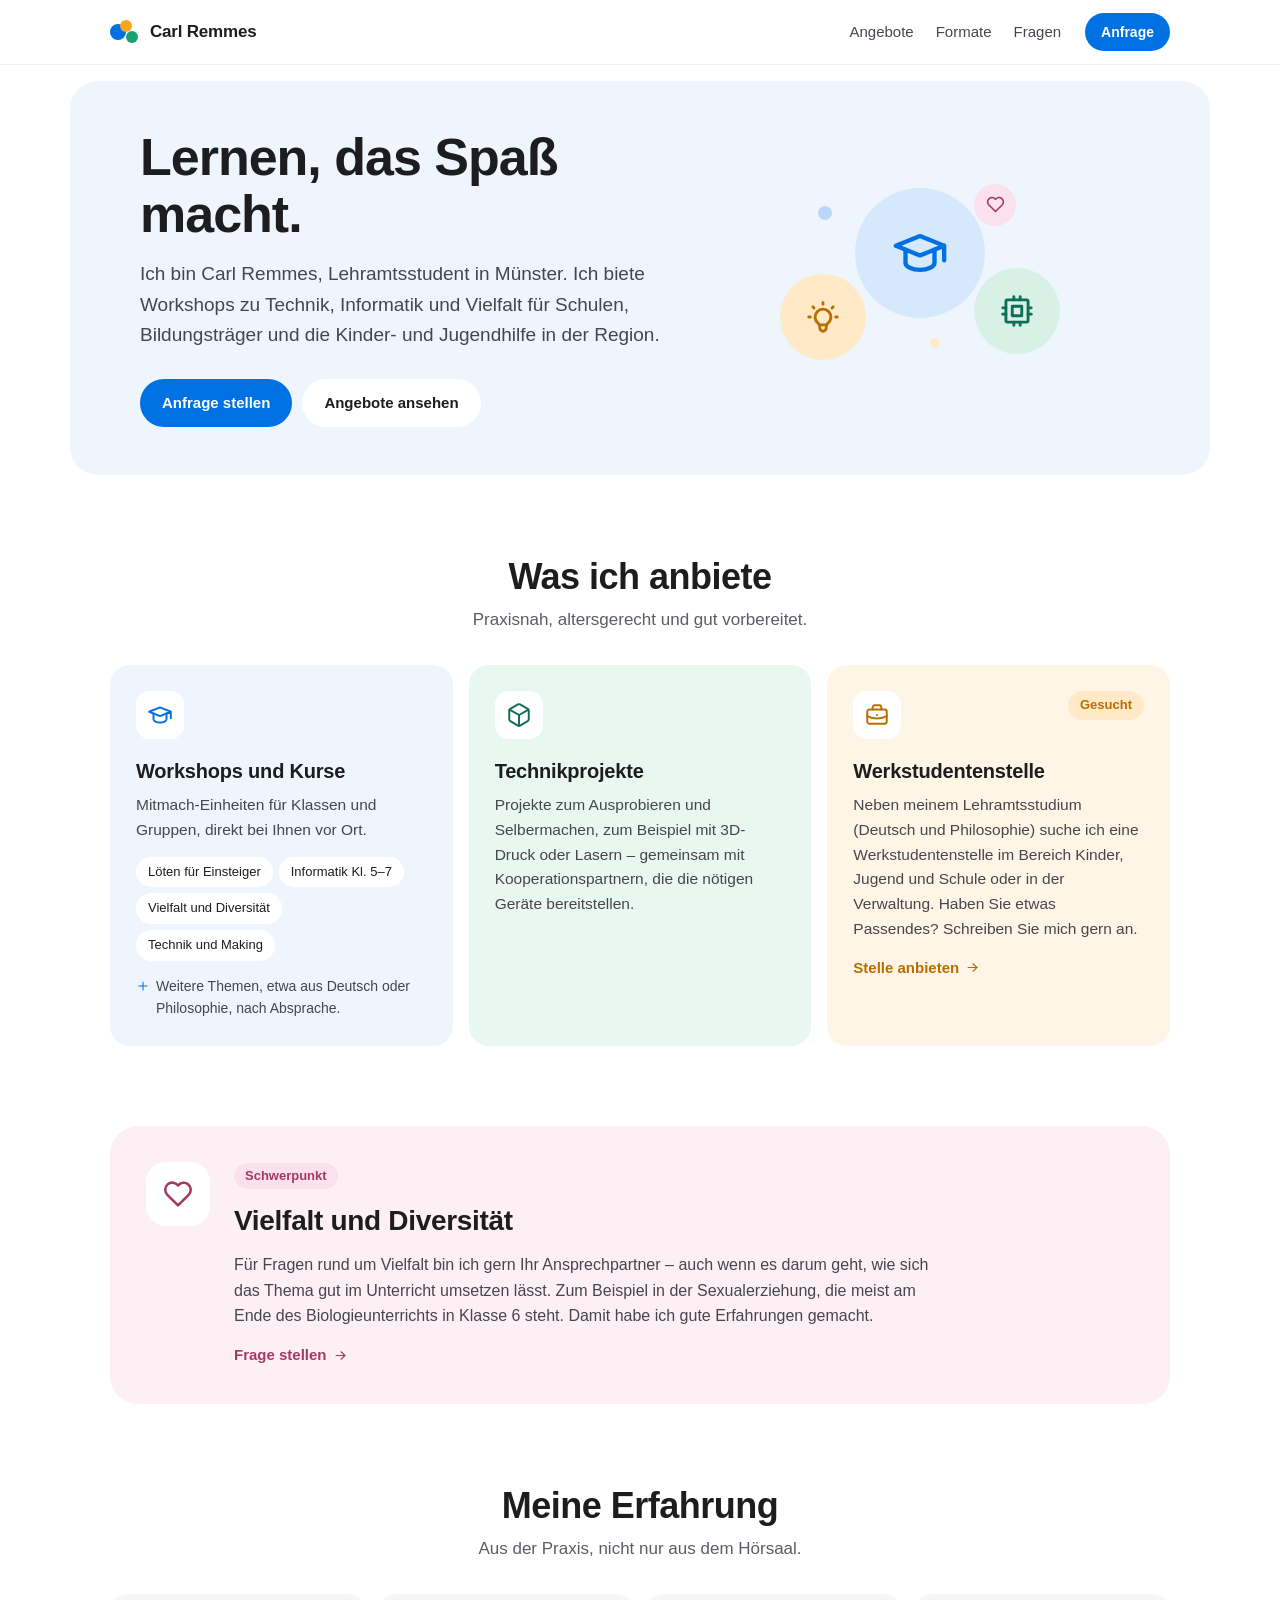
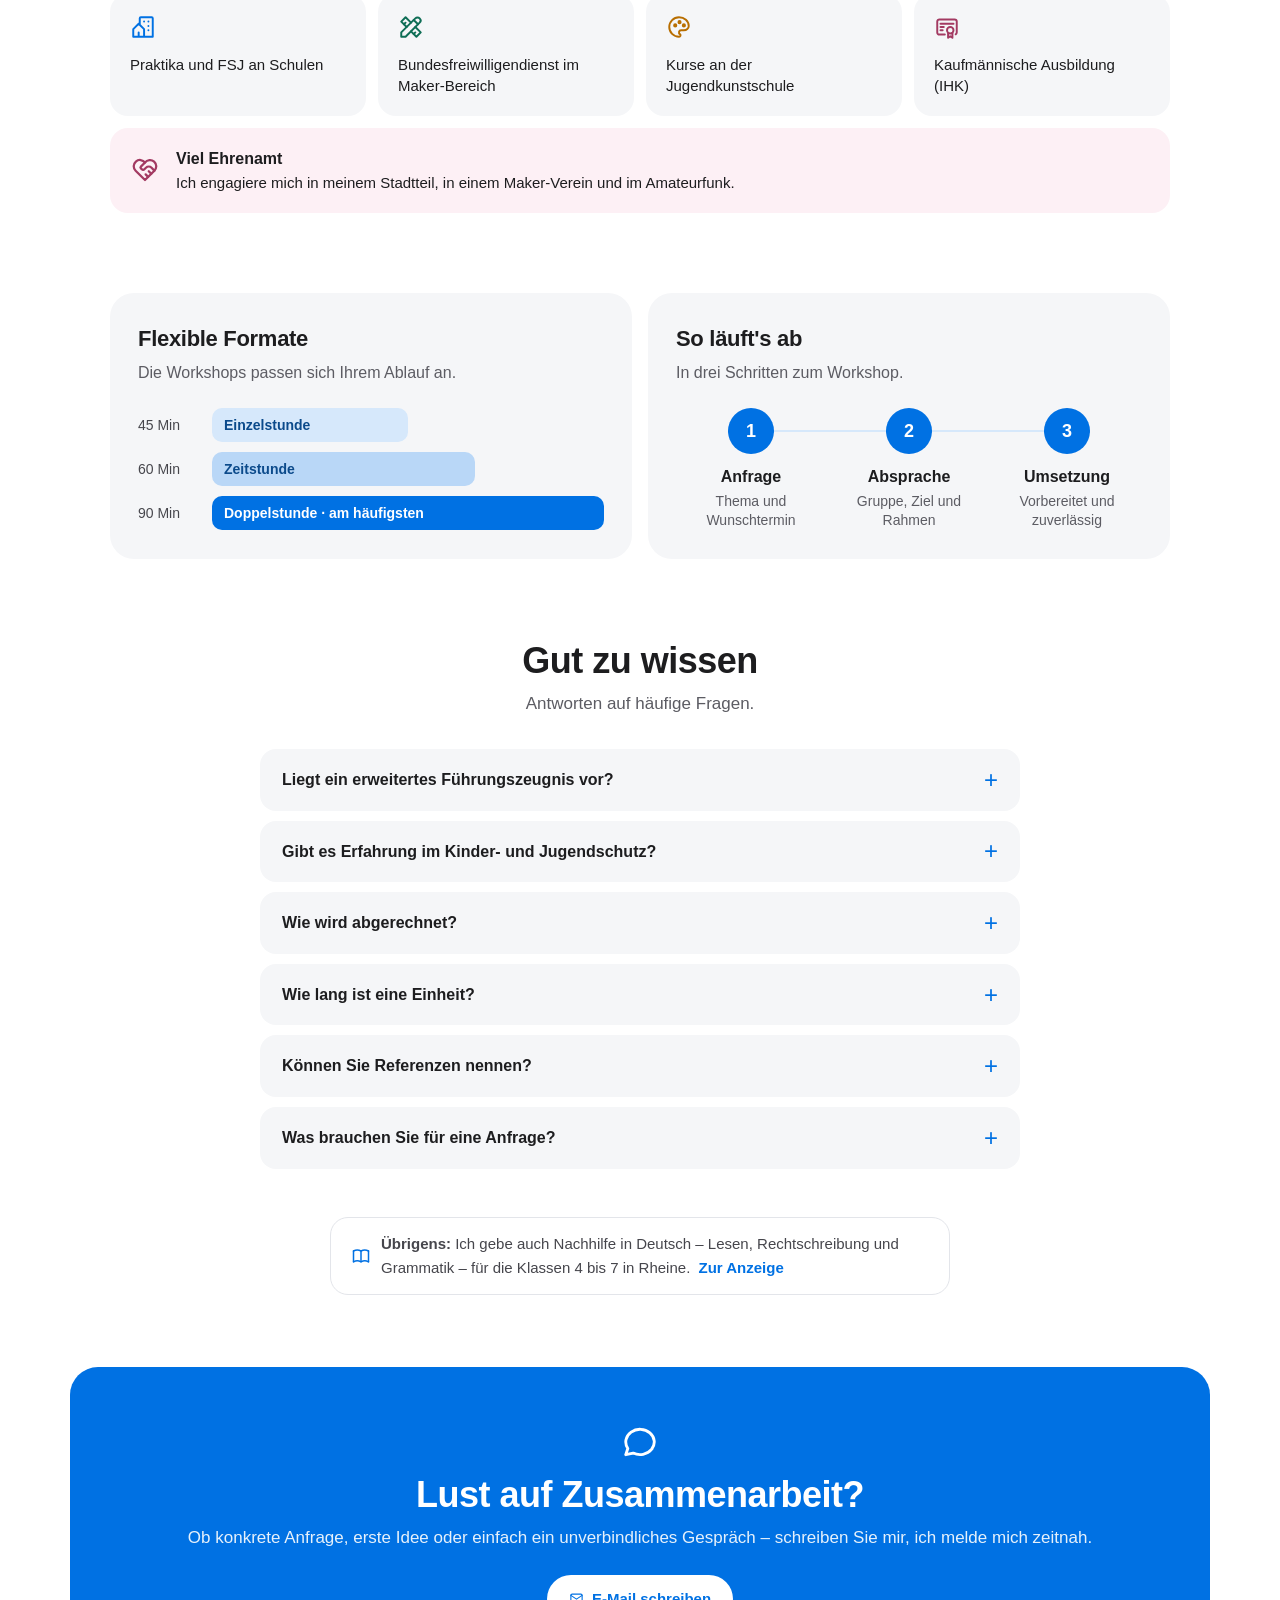
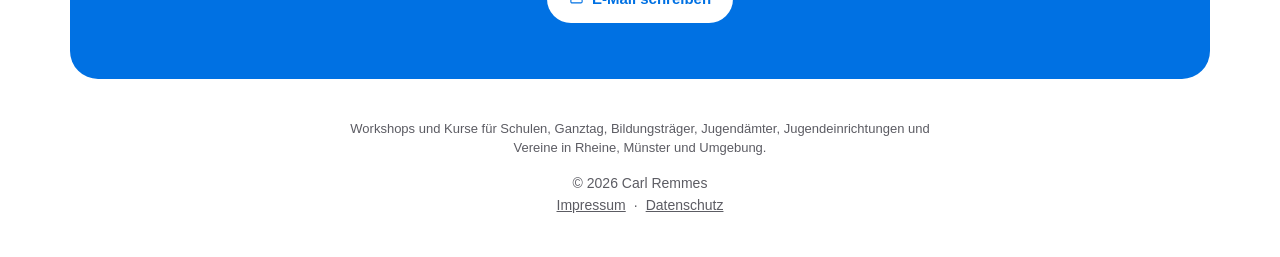
==== commit 14b9905c: "Nachhilfe-Hinweis mit Fächern, Klassen und Link zur Anzeige Co-Authored-By: Claude Opus 5.5 <noreply" ====
--- a/index.html
+++ b/index.html
@@ -149,7 +149,7 @@
   </section>
 
   <div class="wrap">
-    <p class="aside"><svg class="i" aria-hidden="true"xmlns="http://www.w3.org/2000/svg"viewBox="0 0 24 24"fill="none"stroke="currentColor"stroke-width="2"stroke-linecap="round"stroke-linejoin="round"><path stroke="none" d="M0 0h24v24H0z" fill="none"/><path d="M3 19a9 9 0 0 1 9 0a9 9 0 0 1 9 0" /><path d="M3 6a9 9 0 0 1 9 0a9 9 0 0 1 9 0" /><path d="M3 6l0 13" /><path d="M12 6l0 13" /><path d="M21 6l0 13" /></svg><span><b>Übrigens:</b> Ich gebe auch Nachhilfe. <a href="mailto:carl.remmes.business@e.mail.de?subject=Nachhilfe">Einfach anfragen</a></span></p>
+    <p class="aside"><svg class="i" aria-hidden="true"xmlns="http://www.w3.org/2000/svg"viewBox="0 0 24 24"fill="none"stroke="currentColor"stroke-width="2"stroke-linecap="round"stroke-linejoin="round"><path stroke="none" d="M0 0h24v24H0z" fill="none"/><path d="M3 19a9 9 0 0 1 9 0a9 9 0 0 1 9 0" /><path d="M3 6a9 9 0 0 1 9 0a9 9 0 0 1 9 0" /><path d="M3 6l0 13" /><path d="M12 6l0 13" /><path d="M21 6l0 13" /></svg><span><b>Übrigens:</b> Ich gebe auch Nachhilfe in Deutsch – Lesen, Rechtschreibung und Grammatik – für die Klassen 4 bis 7 in Rheine. <a href="https://www.kleinanzeigen.de/s-anzeige/nachhilfe-deutsch-lesen-rechtschreibung-co-kl-4-7-/3553415261-268-1786" target="_blank" rel="noopener">Zur Anzeige</a></span></p>
   </div>
 
   <div id="kontakt" class="cta">
--- a/style.css
+++ b/style.css
@@ -149,8 +149,7 @@
 @media (max-width:720px){.focus{flex-direction:column;gap:16px;padding:26px}}
 
 /* Nachhilfe-Hinweis */
-.aside{display:flex;gap:10px;align-items:center;justify-content:center;max-width:620px;margin:48px auto 0;padding:14px 20px;border:1px solid #E3E5EA;border-radius:999px;font-size:15px;color:var(--text-2);text-align:left}
+.aside{display:flex;gap:10px;align-items:center;justify-content:center;max-width:620px;margin:48px auto 0;padding:14px 20px;border:1px solid #E3E5EA;border-radius:18px;font-size:15px;color:var(--text-2);text-align:left}
 .aside .i{font-size:20px;color:var(--blue)}
 .aside a{color:var(--blue);font-weight:600;text-decoration:none;margin-left:4px;white-space:nowrap}
 .aside a:hover{text-decoration:underline}
-@media (max-width:520px){.aside{border-radius:18px}}
